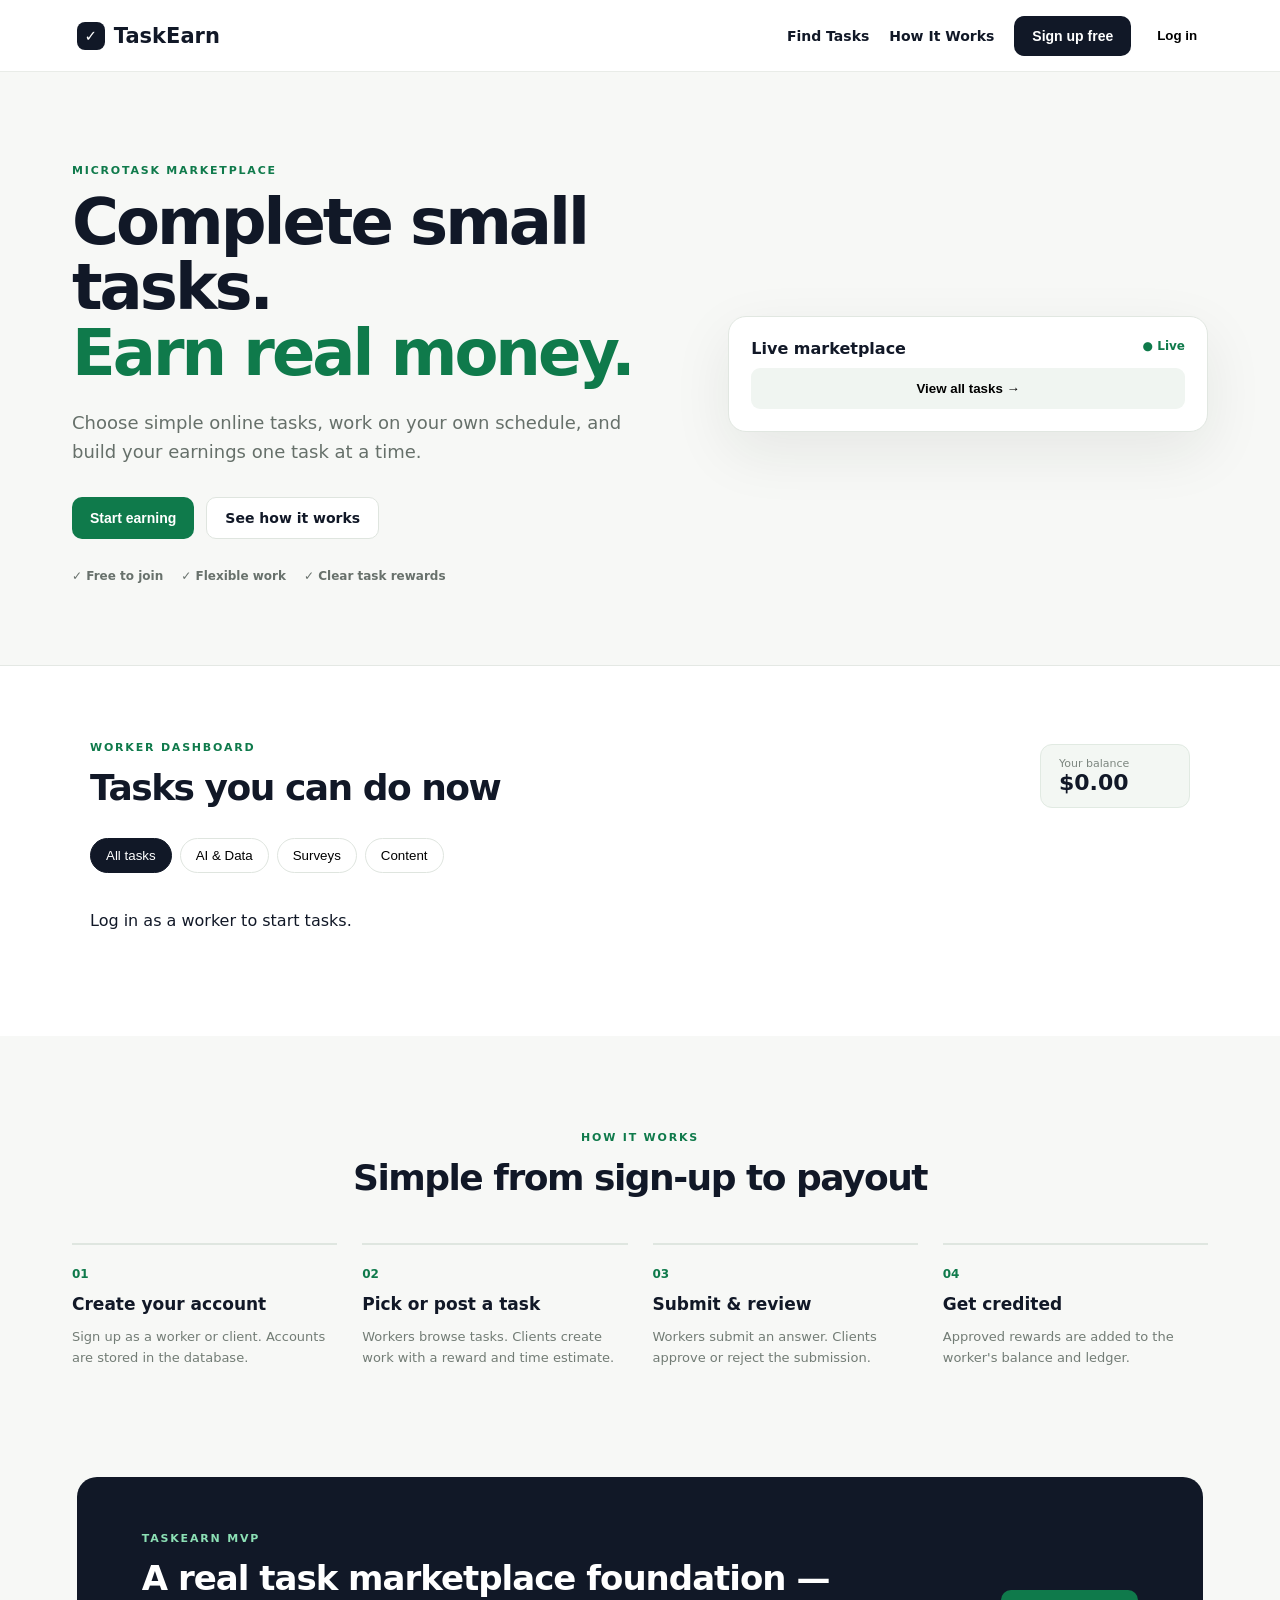
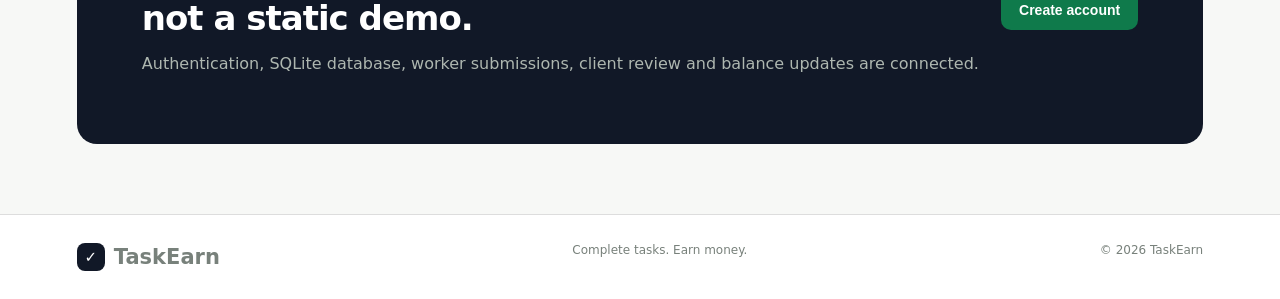
==== index.html @ fa53af24 "Add files via upload" ====
<!doctype html><html lang="en"><head><meta charset="utf-8"><meta name="viewport" content="width=device-width,initial-scale=1"><title>TaskEarn — Complete tasks. Earn money.</title><link rel="stylesheet" href="styles.css"></head><body>
<header class="topbar"><a class="brand" href="#"><span class="brand-mark">✓</span> TaskEarn</a><nav><a href="#tasks">Find Tasks</a><a href="#how">How It Works</a><button class="btn btn-dark" onclick="openAuth('register')">Sign up free</button><button class="linkbtn" onclick="openAuth('login')">Log in</button></nav></header>
<main>
<section class="hero"><div><div class="eyebrow">MICROTASK MARKETPLACE</div><h1>Complete small tasks.<br><span>Earn real money.</span></h1><p>Choose simple online tasks, work on your own schedule, and build your earnings one task at a time.</p><div class="hero-actions"><button class="btn btn-primary" onclick="openAuth('register')">Start earning</button><a class="btn btn-light" href="#how">See how it works</a></div><div class="trust-row"><span>✓ Free to join</span><span>✓ Flexible work</span><span>✓ Clear task rewards</span></div></div><div class="hero-card"><div class="card-head"><span>Live marketplace</span><span class="live-dot">● Live</span></div><div id="heroTasks"></div><button class="full-btn" onclick="document.querySelector('#tasks').scrollIntoView()">View all tasks →</button></div></section>
<section id="tasks" class="dashboard"><div class="section-heading"><div><div class="eyebrow">WORKER DASHBOARD</div><h2>Tasks you can do now</h2></div><div class="balance"><small>Your balance</small><b id="balance">$0.00</b></div></div><div class="filters"><button class="filter active" data-filter="all">All tasks</button><button class="filter" data-filter="ai">AI & Data</button><button class="filter" data-filter="survey">Surveys</button><button class="filter" data-filter="content">Content</button></div><div id="taskGrid" class="task-grid"></div></section>
<section id="client" class="dashboard hidden" style="display:none"><div class="section-heading"><div><div class="eyebrow">CLIENT CONSOLE</div><h2>Post work and review results</h2></div><button class="btn btn-dark" onclick="loadClient()">Refresh</button></div><div class="client-grid"><div class="client-card"><h3>Create a task</h3><input id="ctitle" placeholder="Task title"><textarea id="cdesc" rows="4" placeholder="Describe exactly what the worker should do"></textarea><div class="twocol"><select id="ccat"><option value="ai">AI & Data</option><option value="survey">Surveys</option><option value="content">Content</option></select><input id="creward" type="number" min="0.01" step="0.01" placeholder="Reward, e.g. 0.45"></div><input id="ctime" type="number" min="1" value="3" placeholder="Minutes"><button class="btn btn-primary full" onclick="createClientTask()">Publish task</button><div id="clientError" class="error"></div></div><div class="client-card"><h3>Submissions</h3><div id="subs"></div></div></div></section>
<section id="how" class="how"><div class="section-heading centered"><div><div class="eyebrow">HOW IT WORKS</div><h2>Simple from sign-up to payout</h2></div></div><div class="steps"><div class="step"><span>01</span><h3>Create your account</h3><p>Sign up as a worker or client. Accounts are stored in the database.</p></div><div class="step"><span>02</span><h3>Pick or post a task</h3><p>Workers browse tasks. Clients create work with a reward and time estimate.</p></div><div class="step"><span>03</span><h3>Submit & review</h3><p>Workers submit an answer. Clients approve or reject the submission.</p></div><div class="step"><span>04</span><h3>Get credited</h3><p>Approved rewards are added to the worker's balance and ledger.</p></div></div></section>
<section class="cta"><div><div class="eyebrow">TASKEARN MVP</div><h2>A real task marketplace foundation — not a static demo.</h2><p>Authentication, SQLite database, worker submissions, client review and balance updates are connected.</p></div><button class="btn btn-primary" onclick="openAuth('register')">Create account</button></section>
</main><footer><div class="brand"><span class="brand-mark">✓</span> TaskEarn</div><span>Complete tasks. Earn money.</span><span>© 2026 TaskEarn</span></footer>
<div class="modal hidden" id="authModal"><div class="modal-box"><button class="close" onclick="closeAuth()">×</button><div class="eyebrow" id="authEyebrow">GET STARTED</div><h2 id="authTitle">Create your account</h2><p id="authHint">Create a worker account to start earning.</p><input id="email" type="email" placeholder="Email address"><input id="password" type="password" placeholder="Password (6+ characters)"><select id="role"><option value="worker">Worker — earn by completing tasks</option><option value="client">Client — post tasks</option></select><button class="btn btn-primary full" id="authAction">Continue</button><div id="authError" class="error"></div><div class="switch" onclick="toggleAuth()" id="authSwitch">Already have an account? Log in</div></div></div>
<div class="modal hidden" id="taskModal"><div class="modal-box"><button class="close" onclick="closeTask()">×</button><div class="eyebrow">TASK</div><h2 id="taskTitle">Task</h2><p id="taskDescription"></p><div class="taskinfo"><span id="taskReward"></span><span id="taskTime"></span></div><textarea id="taskAnswer" placeholder="Enter your answer / completed work..." rows="6"></textarea><button class="btn btn-primary full" onclick="submitTask()">Submit task</button><div id="taskError" class="error"></div></div></div>
<script src="app.js"></script></body></html>
---- styles.css ----
*{box-sizing:border-box}html{scroll-behavior:smooth}body{margin:0;font-family:Inter,ui-sans-serif,system-ui,-apple-system,BlinkMacSystemFont,"Segoe UI",sans-serif;color:#111827;background:#f7f8f6}a{text-decoration:none;color:inherit}.topbar{height:72px;padding:0 6%;display:flex;align-items:center;justify-content:space-between;background:#fff;border-bottom:1px solid #e9ece8;position:sticky;top:0;z-index:10}.brand{font-size:21px;font-weight:800;display:flex;align-items:center;gap:9px}.brand-mark{display:inline-grid;place-items:center;width:28px;height:28px;border-radius:8px;background:#111827;color:#fff;font-size:15px}.topbar nav{display:flex;align-items:center;gap:20px;font-size:14px;font-weight:600}.linkbtn{border:0;background:transparent;cursor:pointer;font-weight:700}.btn{border:0;border-radius:10px;padding:12px 18px;font-weight:750;cursor:pointer;font-size:14px}.btn-dark{background:#111827;color:#fff}.btn-primary{background:#0f7a4b;color:#fff}.btn-light{background:#fff;border:1px solid #dfe5df}.hero{max-width:1200px;margin:0 auto;padding:92px 32px 82px;display:grid;grid-template-columns:1.1fr .9fr;gap:70px;align-items:center}.eyebrow{font-size:11px;letter-spacing:1.8px;font-weight:800;color:#0f7a4b;margin-bottom:13px}.hero h1{font-size:64px;line-height:1.02;letter-spacing:-3px;margin:0 0 22px}.hero h1 span{color:#0f7a4b}.hero p{font-size:18px;line-height:1.65;color:#66706a;max-width:610px}.hero-actions{display:flex;gap:12px;margin:30px 0}.trust-row{display:flex;gap:18px;color:#68716c;font-size:12px;font-weight:600}.hero-card{background:#fff;border:1px solid #e1e7e1;border-radius:18px;padding:22px;box-shadow:0 20px 60px rgba(20,35,25,.08)}.card-head{display:flex;justify-content:space-between;font-weight:800;margin-bottom:10px}.live-dot{color:#0f7a4b;font-size:12px}.task-mini{display:flex;justify-content:space-between;align-items:center;padding:18px 0;border-top:1px solid #edf0ed}.task-mini small{display:block;color:#8a938d;margin-top:5px}.task-mini strong{font-size:18px}.full-btn{width:100%;border:0;background:#f0f5f1;padding:13px;border-radius:9px;font-weight:750;cursor:pointer}.dashboard{background:#fff;border-top:1px solid #e4e8e4;padding:75px 6% 90px}.section-heading{max-width:1100px;margin:0 auto 30px;display:flex;justify-content:space-between;align-items:end}.section-heading h2{font-size:36px;letter-spacing:-1.5px;margin:0}.balance{background:#f3f7f3;border:1px solid #e1eae2;border-radius:12px;padding:12px 18px;min-width:150px}.balance small{display:block;color:#7c867f;font-size:11px}.balance b{font-size:22px}.filters{max-width:1100px;margin:0 auto 22px;display:flex;gap:8px}.filter{border:1px solid #dfe5df;background:#fff;border-radius:999px;padding:9px 15px;cursor:pointer}.filter.active{background:#111827;color:#fff;border-color:#111827}.task-grid{max-width:1100px;margin:auto;display:grid;grid-template-columns:repeat(2,1fr);gap:14px}.task{border:1px solid #e0e6e1;border-radius:14px;padding:22px;background:#fff;display:flex;justify-content:space-between;gap:20px}.task h3{margin:0 0 8px;font-size:16px}.task p{margin:0;color:#737d76;font-size:13px}.task-meta{display:flex;gap:12px;margin-top:14px;color:#8a938d;font-size:11px}.reward{text-align:right;white-space:nowrap}.reward b{display:block;font-size:20px}.reward button{margin-top:10px;background:#eaf5ee;color:#0f7a4b;border:0;border-radius:8px;padding:8px 11px;font-weight:750;cursor:pointer}.how{max-width:1200px;margin:auto;padding:95px 32px}.centered{display:block;text-align:center}.steps{display:grid;grid-template-columns:repeat(4,1fr);gap:25px;margin-top:45px}.step{border-top:2px solid #dfe6e0;padding-top:18px}.step span{font-size:12px;font-weight:800;color:#0f7a4b}.step h3{font-size:17px;margin:12px 0 8px}.step p{color:#727c75;font-size:13px;line-height:1.6}.cta{margin:0 6% 70px;border-radius:20px;background:#111827;color:#fff;padding:55px 65px;display:flex;justify-content:space-between;align-items:center}.cta h2{font-size:34px;letter-spacing:-1px;margin:0 0 8px;max-width:700px}.cta p{color:#aeb7b0}.cta .eyebrow{color:#8ce0b5}footer{padding:28px 6%;border-top:1px solid #ddd;background:#fff;display:flex;justify-content:space-between;color:#78817b;font-size:12px}.modal{position:fixed;inset:0;background:rgba(10,15,12,.55);display:grid;place-items:center;z-index:30}.hidden{display:none}.modal-box{background:#fff;border-radius:18px;padding:32px;max-width:470px;width:92%;position:relative}.modal-box h2{margin:0 0 10px;font-size:28px}.modal-box p{color:#737d76;line-height:1.55;font-size:14px}.modal-box input,.modal-box select,.modal-box textarea{width:100%;padding:13px;border:1px solid #d9dfda;border-radius:9px;margin:7px 0;font:inherit}.modal-box textarea{resize:vertical}.taskinfo{display:flex;gap:12px;margin:12px 0;color:#0f7a4b;font-weight:700}.close{position:absolute;right:15px;top:12px;border:0;background:none;font-size:28px;cursor:pointer;color:#68716c}.full{width:100%;margin-top:8px}.error{color:#b42318;font-size:13px;margin-top:10px;min-height:18px}.switch{text-align:center;margin-top:16px;font-size:13px;color:#0f7a4b;cursor:pointer;font-weight:700}@media(max-width:800px){.topbar nav a{display:none}.hero{grid-template-columns:1fr;padding-top:60px}.hero h1{font-size:46px}.task-grid,.steps{grid-template-columns:1fr}.cta{margin:0 4% 45px;padding:35px 28px;display:block}.cta .btn{margin-top:18px}footer{gap:10px;flex-wrap:wrap}.section-heading{align-items:start;gap:20px}.balance{min-width:120px}}
.client-grid{max-width:1100px;margin:auto;display:grid;grid-template-columns:1fr 1fr;gap:16px}.client-card{border:1px solid #e0e6e1;border-radius:14px;padding:22px;background:#fff}.client-card h3{margin-top:0}.client-card input,.client-card select,.client-card textarea{width:100%;padding:12px;border:1px solid #d9dfda;border-radius:9px;margin:6px 0;font:inherit}.twocol{display:grid;grid-template-columns:1fr 1fr;gap:8px}.submission{padding:14px 0;border-top:1px solid #edf0ed}.submission:first-child{border-top:0}.submission small{color:#737d76;display:block}.submission-actions{display:flex;gap:8px;margin-top:8px}@media(max-width:800px){.client-grid{grid-template-columns:1fr}}
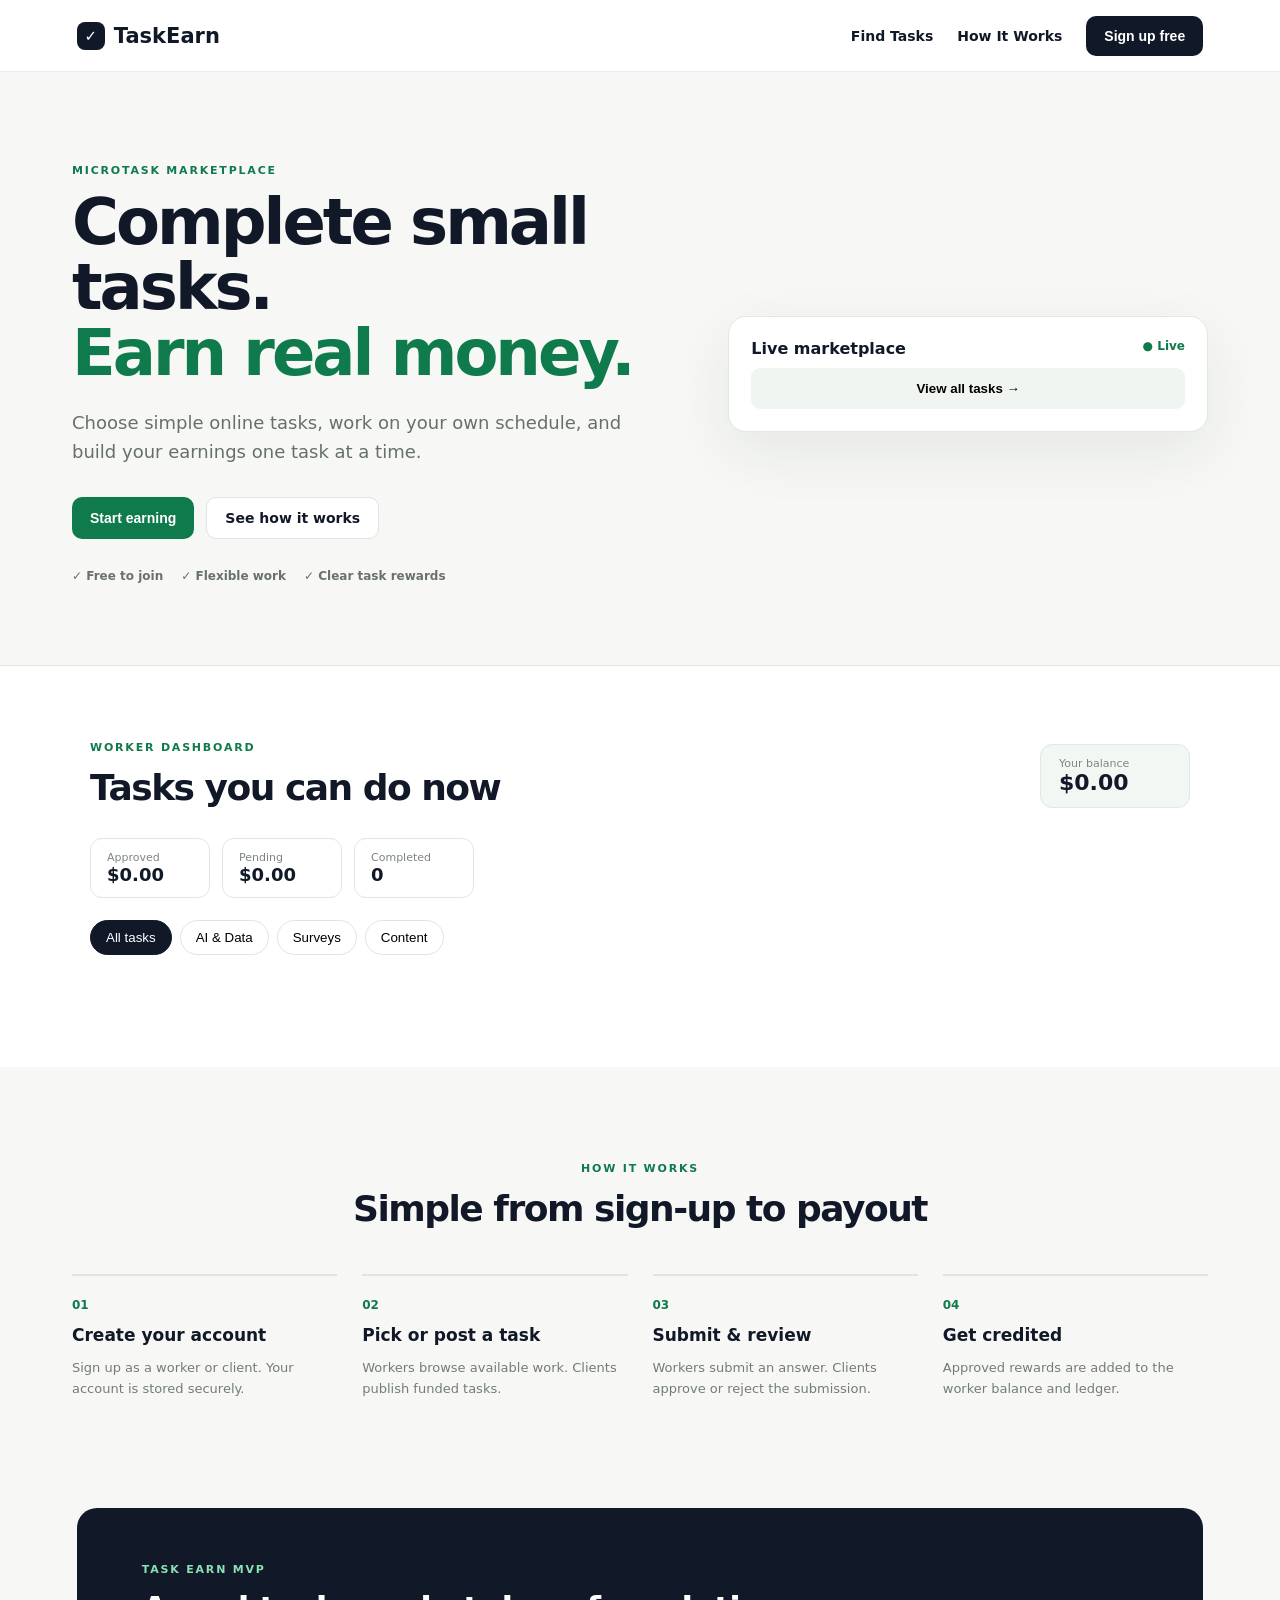
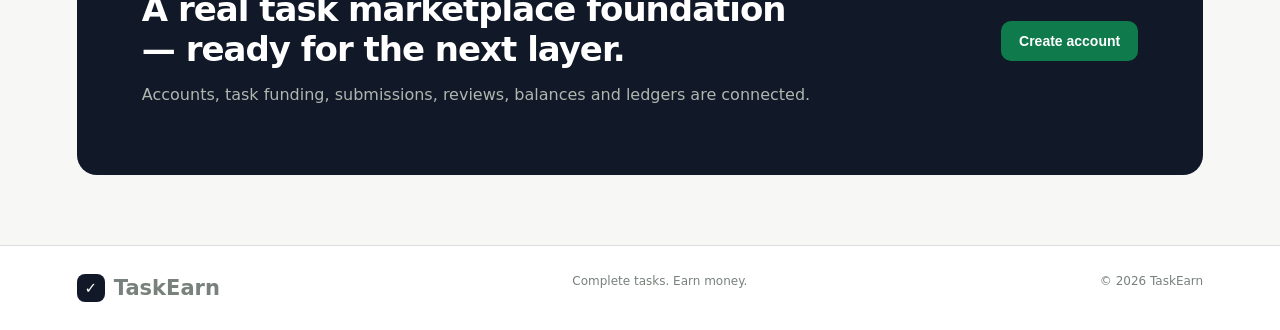
==== commit e21e9f1d: "Add files via upload" ====
--- a/index.html
+++ b/index.html
@@ -1,12 +1,17 @@
-<!doctype html><html lang="en"><head><meta charset="utf-8"><meta name="viewport" content="width=device-width,initial-scale=1"><title>TaskEarn — Complete tasks. Earn money.</title><link rel="stylesheet" href="styles.css"></head><body>
-<header class="topbar"><a class="brand" href="#"><span class="brand-mark">✓</span> TaskEarn</a><nav><a href="#tasks">Find Tasks</a><a href="#how">How It Works</a><button class="btn btn-dark" onclick="openAuth('register')">Sign up free</button><button class="linkbtn" onclick="openAuth('login')">Log in</button></nav></header>
+<!doctype html><html lang="en"><head><meta charset="utf-8"><meta name="viewport" content="width=device-width,initial-scale=1"><title>TaskEarn — Complete tasks. Earn money.</title><meta name="description" content="TaskEarn microtask marketplace."><link rel="stylesheet" href="styles.css"></head>
+<body>
+<header class="topbar"><a class="brand" href="#"><span class="brand-mark">✓</span>TaskEarn</a><nav><a href="#tasks">Find Tasks</a><a href="#how">How It Works</a><button class="btn btn-dark" id="authNav">Sign up free</button><button class="linkbtn hidden" id="logoutBtn">Log out</button></nav></header>
 <main>
-<section class="hero"><div><div class="eyebrow">MICROTASK MARKETPLACE</div><h1>Complete small tasks.<br><span>Earn real money.</span></h1><p>Choose simple online tasks, work on your own schedule, and build your earnings one task at a time.</p><div class="hero-actions"><button class="btn btn-primary" onclick="openAuth('register')">Start earning</button><a class="btn btn-light" href="#how">See how it works</a></div><div class="trust-row"><span>✓ Free to join</span><span>✓ Flexible work</span><span>✓ Clear task rewards</span></div></div><div class="hero-card"><div class="card-head"><span>Live marketplace</span><span class="live-dot">● Live</span></div><div id="heroTasks"></div><button class="full-btn" onclick="document.querySelector('#tasks').scrollIntoView()">View all tasks →</button></div></section>
-<section id="tasks" class="dashboard"><div class="section-heading"><div><div class="eyebrow">WORKER DASHBOARD</div><h2>Tasks you can do now</h2></div><div class="balance"><small>Your balance</small><b id="balance">$0.00</b></div></div><div class="filters"><button class="filter active" data-filter="all">All tasks</button><button class="filter" data-filter="ai">AI & Data</button><button class="filter" data-filter="survey">Surveys</button><button class="filter" data-filter="content">Content</button></div><div id="taskGrid" class="task-grid"></div></section>
-<section id="client" class="dashboard hidden" style="display:none"><div class="section-heading"><div><div class="eyebrow">CLIENT CONSOLE</div><h2>Post work and review results</h2></div><button class="btn btn-dark" onclick="loadClient()">Refresh</button></div><div class="client-grid"><div class="client-card"><h3>Create a task</h3><input id="ctitle" placeholder="Task title"><textarea id="cdesc" rows="4" placeholder="Describe exactly what the worker should do"></textarea><div class="twocol"><select id="ccat"><option value="ai">AI & Data</option><option value="survey">Surveys</option><option value="content">Content</option></select><input id="creward" type="number" min="0.01" step="0.01" placeholder="Reward, e.g. 0.45"></div><input id="ctime" type="number" min="1" value="3" placeholder="Minutes"><button class="btn btn-primary full" onclick="createClientTask()">Publish task</button><div id="clientError" class="error"></div></div><div class="client-card"><h3>Submissions</h3><div id="subs"></div></div></div></section>
-<section id="how" class="how"><div class="section-heading centered"><div><div class="eyebrow">HOW IT WORKS</div><h2>Simple from sign-up to payout</h2></div></div><div class="steps"><div class="step"><span>01</span><h3>Create your account</h3><p>Sign up as a worker or client. Accounts are stored in the database.</p></div><div class="step"><span>02</span><h3>Pick or post a task</h3><p>Workers browse tasks. Clients create work with a reward and time estimate.</p></div><div class="step"><span>03</span><h3>Submit & review</h3><p>Workers submit an answer. Clients approve or reject the submission.</p></div><div class="step"><span>04</span><h3>Get credited</h3><p>Approved rewards are added to the worker's balance and ledger.</p></div></div></section>
-<section class="cta"><div><div class="eyebrow">TASKEARN MVP</div><h2>A real task marketplace foundation — not a static demo.</h2><p>Authentication, SQLite database, worker submissions, client review and balance updates are connected.</p></div><button class="btn btn-primary" onclick="openAuth('register')">Create account</button></section>
-</main><footer><div class="brand"><span class="brand-mark">✓</span> TaskEarn</div><span>Complete tasks. Earn money.</span><span>© 2026 TaskEarn</span></footer>
-<div class="modal hidden" id="authModal"><div class="modal-box"><button class="close" onclick="closeAuth()">×</button><div class="eyebrow" id="authEyebrow">GET STARTED</div><h2 id="authTitle">Create your account</h2><p id="authHint">Create a worker account to start earning.</p><input id="email" type="email" placeholder="Email address"><input id="password" type="password" placeholder="Password (6+ characters)"><select id="role"><option value="worker">Worker — earn by completing tasks</option><option value="client">Client — post tasks</option></select><button class="btn btn-primary full" id="authAction">Continue</button><div id="authError" class="error"></div><div class="switch" onclick="toggleAuth()" id="authSwitch">Already have an account? Log in</div></div></div>
-<div class="modal hidden" id="taskModal"><div class="modal-box"><button class="close" onclick="closeTask()">×</button><div class="eyebrow">TASK</div><h2 id="taskTitle">Task</h2><p id="taskDescription"></p><div class="taskinfo"><span id="taskReward"></span><span id="taskTime"></span></div><textarea id="taskAnswer" placeholder="Enter your answer / completed work..." rows="6"></textarea><button class="btn btn-primary full" onclick="submitTask()">Submit task</button><div id="taskError" class="error"></div></div></div>
+<section class="hero"><div class="hero-copy"><div class="eyebrow">MICROTASK MARKETPLACE</div><h1>Complete small tasks.<br><span>Earn real money.</span></h1><p>Choose simple online tasks, work on your own schedule, and build your earnings one task at a time.</p><div class="hero-actions"><button class="btn btn-primary" id="startBtn">Start earning</button><a class="btn btn-light" href="#how">See how it works</a></div><div class="trust-row"><span>✓ Free to join</span><span>✓ Flexible work</span><span>✓ Clear task rewards</span></div></div><div class="hero-card"><div class="card-head"><span>Live marketplace</span><span class="live-dot">● Live</span></div><div id="heroTasks"></div><button class="full-btn" onclick="document.querySelector('#tasks').scrollIntoView()">View all tasks →</button></div></section>
+
+<section id="tasks" class="dashboard"><div class="section-heading"><div><div class="eyebrow">WORKER DASHBOARD</div><h2>Tasks you can do now</h2></div><div class="balance"><small>Your balance</small><b id="balance">$0.00</b></div></div><div class="worker-stats"><div><small>Approved</small><b id="approved">$0.00</b></div><div><small>Pending</small><b id="pending">$0.00</b></div><div><small>Completed</small><b id="completed">0</b></div></div><div class="filters"><button class="filter active" data-filter="all">All tasks</button><button class="filter" data-filter="ai">AI & Data</button><button class="filter" data-filter="survey">Surveys</button><button class="filter" data-filter="content">Content</button></div><div id="taskGrid" class="task-grid"></div></section>
+
+<section id="client" class="dashboard hidden"><div class="section-heading"><div><div class="eyebrow">CLIENT DASHBOARD</div><h2>Post work & review results</h2></div><div class="balance"><small>Wallet</small><b id="clientBalance">$0.00</b></div></div><div class="client-stats"><div><small>Tasks</small><b id="clientTasksCount">0</b></div><div><small>Open</small><b id="clientOpen">0</b></div><div><small>Pending reviews</small><b id="clientPending">0</b></div></div><div class="client-grid"><div class="client-card"><h3>Create a task</h3><input id="ctitle" placeholder="Task title"><textarea id="cdesc" rows="5" placeholder="Describe exactly what the worker should do"></textarea><div class="twocol"><select id="ccat"><option value="ai">AI & Data</option><option value="survey">Surveys</option><option value="content">Content</option></select><input id="creward" type="number" min="0.01" step="0.01" placeholder="Reward / task"></div><div class="twocol"><input id="ctime" type="number" min="1" value="3" placeholder="Minutes"><input id="cqty" type="number" min="1" value="10" placeholder="Quantity"></div><div class="budget-note" id="budgetNote">Estimated funding: $0.00</div><button class="btn btn-primary full" onclick="createClientTask()">Publish & fund task</button><div id="clientError" class="error"></div></div><div class="client-card"><h3>Submissions</h3><div id="subs"></div></div></div><div class="client-card wide"><h3>Your tasks</h3><div id="clientTaskList"></div></div></section>
+
+<section id="how" class="how"><div class="section-heading centered"><div><div class="eyebrow">HOW IT WORKS</div><h2>Simple from sign-up to payout</h2></div></div><div class="steps"><div class="step"><span>01</span><h3>Create your account</h3><p>Sign up as a worker or client. Your account is stored securely.</p></div><div class="step"><span>02</span><h3>Pick or post a task</h3><p>Workers browse available work. Clients publish funded tasks.</p></div><div class="step"><span>03</span><h3>Submit & review</h3><p>Workers submit an answer. Clients approve or reject the submission.</p></div><div class="step"><span>04</span><h3>Get credited</h3><p>Approved rewards are added to the worker balance and ledger.</p></div></div></section>
+<section class="cta"><div><div class="eyebrow">TASK EARN MVP</div><h2>A real task marketplace foundation — ready for the next layer.</h2><p>Accounts, task funding, submissions, reviews, balances and ledgers are connected.</p></div><button class="btn btn-primary" onclick="openAuth('register')">Create account</button></section>
+</main><footer><div class="brand"><span class="brand-mark">✓</span>TaskEarn</div><span>Complete tasks. Earn money.</span><span>© 2026 TaskEarn</span></footer>
+
+<div class="modal hidden" id="authModal"><div class="modal-box"><button class="close" onclick="closeAuth()">×</button><div class="eyebrow" id="authEyebrow">GET STARTED</div><h2 id="authTitle">Create your account</h2><p id="authHint">Choose Worker to earn or Client to post tasks.</p><input id="email" type="email" placeholder="Email address"><input id="password" type="password" placeholder="Password (6+ characters)"><select id="role"><option value="worker">Worker — earn by completing tasks</option><option value="client">Client — post tasks</option></select><button class="btn btn-primary full" id="authAction">Create account</button><div id="authError" class="error"></div><div class="switch" onclick="toggleAuth()" id="authSwitch">Already have an account? Log in</div></div></div>
+<div class="modal hidden" id="taskModal"><div class="modal-box"><button class="close" onclick="closeTask()">×</button><div class="eyebrow">TASK</div><h2 id="taskTitle">Task</h2><p id="taskDescription"></p><div class="taskinfo"><span id="taskReward"></span><span id="taskTime"></span><span id="taskSlots"></span></div><textarea id="taskAnswer" placeholder="Enter your answer / completed work..." rows="7"></textarea><button class="btn btn-primary full" onclick="submitTask()">Submit task</button><div id="taskError" class="error"></div></div></div>
 <script src="app.js"></script></body></html>
--- a/styles.css
+++ b/styles.css
@@ -1,2 +1 @@
-*{box-sizing:border-box}html{scroll-behavior:smooth}body{margin:0;font-family:Inter,ui-sans-serif,system-ui,-apple-system,BlinkMacSystemFont,"Segoe UI",sans-serif;color:#111827;background:#f7f8f6}a{text-decoration:none;color:inherit}.topbar{height:72px;padding:0 6%;display:flex;align-items:center;justify-content:space-between;background:#fff;border-bottom:1px solid #e9ece8;position:sticky;top:0;z-index:10}.brand{font-size:21px;font-weight:800;display:flex;align-items:center;gap:9px}.brand-mark{display:inline-grid;place-items:center;width:28px;height:28px;border-radius:8px;background:#111827;color:#fff;font-size:15px}.topbar nav{display:flex;align-items:center;gap:20px;font-size:14px;font-weight:600}.linkbtn{border:0;background:transparent;cursor:pointer;font-weight:700}.btn{border:0;border-radius:10px;padding:12px 18px;font-weight:750;cursor:pointer;font-size:14px}.btn-dark{background:#111827;color:#fff}.btn-primary{background:#0f7a4b;color:#fff}.btn-light{background:#fff;border:1px solid #dfe5df}.hero{max-width:1200px;margin:0 auto;padding:92px 32px 82px;display:grid;grid-template-columns:1.1fr .9fr;gap:70px;align-items:center}.eyebrow{font-size:11px;letter-spacing:1.8px;font-weight:800;color:#0f7a4b;margin-bottom:13px}.hero h1{font-size:64px;line-height:1.02;letter-spacing:-3px;margin:0 0 22px}.hero h1 span{color:#0f7a4b}.hero p{font-size:18px;line-height:1.65;color:#66706a;max-width:610px}.hero-actions{display:flex;gap:12px;margin:30px 0}.trust-row{display:flex;gap:18px;color:#68716c;font-size:12px;font-weight:600}.hero-card{background:#fff;border:1px solid #e1e7e1;border-radius:18px;padding:22px;box-shadow:0 20px 60px rgba(20,35,25,.08)}.card-head{display:flex;justify-content:space-between;font-weight:800;margin-bottom:10px}.live-dot{color:#0f7a4b;font-size:12px}.task-mini{display:flex;justify-content:space-between;align-items:center;padding:18px 0;border-top:1px solid #edf0ed}.task-mini small{display:block;color:#8a938d;margin-top:5px}.task-mini strong{font-size:18px}.full-btn{width:100%;border:0;background:#f0f5f1;padding:13px;border-radius:9px;font-weight:750;cursor:pointer}.dashboard{background:#fff;border-top:1px solid #e4e8e4;padding:75px 6% 90px}.section-heading{max-width:1100px;margin:0 auto 30px;display:flex;justify-content:space-between;align-items:end}.section-heading h2{font-size:36px;letter-spacing:-1.5px;margin:0}.balance{background:#f3f7f3;border:1px solid #e1eae2;border-radius:12px;padding:12px 18px;min-width:150px}.balance small{display:block;color:#7c867f;font-size:11px}.balance b{font-size:22px}.filters{max-width:1100px;margin:0 auto 22px;display:flex;gap:8px}.filter{border:1px solid #dfe5df;background:#fff;border-radius:999px;padding:9px 15px;cursor:pointer}.filter.active{background:#111827;color:#fff;border-color:#111827}.task-grid{max-width:1100px;margin:auto;display:grid;grid-template-columns:repeat(2,1fr);gap:14px}.task{border:1px solid #e0e6e1;border-radius:14px;padding:22px;background:#fff;display:flex;justify-content:space-between;gap:20px}.task h3{margin:0 0 8px;font-size:16px}.task p{margin:0;color:#737d76;font-size:13px}.task-meta{display:flex;gap:12px;margin-top:14px;color:#8a938d;font-size:11px}.reward{text-align:right;white-space:nowrap}.reward b{display:block;font-size:20px}.reward button{margin-top:10px;background:#eaf5ee;color:#0f7a4b;border:0;border-radius:8px;padding:8px 11px;font-weight:750;cursor:pointer}.how{max-width:1200px;margin:auto;padding:95px 32px}.centered{display:block;text-align:center}.steps{display:grid;grid-template-columns:repeat(4,1fr);gap:25px;margin-top:45px}.step{border-top:2px solid #dfe6e0;padding-top:18px}.step span{font-size:12px;font-weight:800;color:#0f7a4b}.step h3{font-size:17px;margin:12px 0 8px}.step p{color:#727c75;font-size:13px;line-height:1.6}.cta{margin:0 6% 70px;border-radius:20px;background:#111827;color:#fff;padding:55px 65px;display:flex;justify-content:space-between;align-items:center}.cta h2{font-size:34px;letter-spacing:-1px;margin:0 0 8px;max-width:700px}.cta p{color:#aeb7b0}.cta .eyebrow{color:#8ce0b5}footer{padding:28px 6%;border-top:1px solid #ddd;background:#fff;display:flex;justify-content:space-between;color:#78817b;font-size:12px}.modal{position:fixed;inset:0;background:rgba(10,15,12,.55);display:grid;place-items:center;z-index:30}.hidden{display:none}.modal-box{background:#fff;border-radius:18px;padding:32px;max-width:470px;width:92%;position:relative}.modal-box h2{margin:0 0 10px;font-size:28px}.modal-box p{color:#737d76;line-height:1.55;font-size:14px}.modal-box input,.modal-box select,.modal-box textarea{width:100%;padding:13px;border:1px solid #d9dfda;border-radius:9px;margin:7px 0;font:inherit}.modal-box textarea{resize:vertical}.taskinfo{display:flex;gap:12px;margin:12px 0;color:#0f7a4b;font-weight:700}.close{position:absolute;right:15px;top:12px;border:0;background:none;font-size:28px;cursor:pointer;color:#68716c}.full{width:100%;margin-top:8px}.error{color:#b42318;font-size:13px;margin-top:10px;min-height:18px}.switch{text-align:center;margin-top:16px;font-size:13px;color:#0f7a4b;cursor:pointer;font-weight:700}@media(max-width:800px){.topbar nav a{display:none}.hero{grid-template-columns:1fr;padding-top:60px}.hero h1{font-size:46px}.task-grid,.steps{grid-template-columns:1fr}.cta{margin:0 4% 45px;padding:35px 28px;display:block}.cta .btn{margin-top:18px}footer{gap:10px;flex-wrap:wrap}.section-heading{align-items:start;gap:20px}.balance{min-width:120px}}
-.client-grid{max-width:1100px;margin:auto;display:grid;grid-template-columns:1fr 1fr;gap:16px}.client-card{border:1px solid #e0e6e1;border-radius:14px;padding:22px;background:#fff}.client-card h3{margin-top:0}.client-card input,.client-card select,.client-card textarea{width:100%;padding:12px;border:1px solid #d9dfda;border-radius:9px;margin:6px 0;font:inherit}.twocol{display:grid;grid-template-columns:1fr 1fr;gap:8px}.submission{padding:14px 0;border-top:1px solid #edf0ed}.submission:first-child{border-top:0}.submission small{color:#737d76;display:block}.submission-actions{display:flex;gap:8px;margin-top:8px}@media(max-width:800px){.client-grid{grid-template-columns:1fr}}
+*{box-sizing:border-box}html{scroll-behavior:smooth}body{margin:0;font-family:Inter,ui-sans-serif,system-ui,-apple-system,BlinkMacSystemFont,"Segoe UI",sans-serif;color:#111827;background:#f7f8f6}a{text-decoration:none;color:inherit}.topbar{height:72px;padding:0 6%;display:flex;align-items:center;justify-content:space-between;background:#fff;border-bottom:1px solid #e9ece8;position:sticky;top:0;z-index:10}.brand{font-size:21px;font-weight:800;display:flex;align-items:center;gap:9px}.brand-mark{display:inline-grid;place-items:center;width:28px;height:28px;border-radius:8px;background:#111827;color:#fff;font-size:15px}.topbar nav{display:flex;align-items:center;gap:24px;font-size:14px;font-weight:600}.linkbtn{border:0;background:none;font:inherit;cursor:pointer;color:#6f7771}.hidden{display:none!important}.btn{border:0;border-radius:10px;padding:12px 18px;font-weight:750;cursor:pointer;font-size:14px}.btn-dark{background:#111827;color:#fff}.btn-primary{background:#0f7a4b;color:#fff}.btn-light{background:#fff;border:1px solid #dfe5df}.hero{max-width:1200px;margin:0 auto;padding:92px 32px 82px;display:grid;grid-template-columns:1.1fr .9fr;gap:70px;align-items:center}.eyebrow{font-size:11px;letter-spacing:1.8px;font-weight:800;color:#0f7a4b;margin-bottom:13px}.hero h1{font-size:64px;line-height:1.02;letter-spacing:-3px;margin:0 0 22px}.hero h1 span{color:#0f7a4b}.hero p{font-size:18px;line-height:1.65;color:#66706a;max-width:610px}.hero-actions{display:flex;gap:12px;margin:30px 0}.trust-row{display:flex;gap:18px;color:#68716c;font-size:12px;font-weight:600}.hero-card{background:#fff;border:1px solid #e1e7e1;border-radius:18px;padding:22px;box-shadow:0 20px 60px rgba(20,35,25,.08)}.card-head{display:flex;justify-content:space-between;font-weight:800;margin-bottom:10px}.live-dot{color:#0f7a4b;font-size:12px}.task-mini{display:flex;justify-content:space-between;align-items:center;padding:18px 0;border-top:1px solid #edf0ed}.task-mini small{display:block;color:#8a938d;margin-top:5px}.task-mini strong{font-size:18px}.full-btn{width:100%;border:0;background:#f0f5f1;padding:13px;border-radius:9px;font-weight:750;cursor:pointer}.dashboard{background:#fff;border-top:1px solid #e4e8e4;padding:75px 6% 90px}.section-heading{max-width:1100px;margin:0 auto 30px;display:flex;justify-content:space-between;align-items:end}.section-heading h2{font-size:36px;letter-spacing:-1.5px;margin:0}.balance{background:#f3f7f3;border:1px solid #e1eae2;border-radius:12px;padding:12px 18px;min-width:150px}.balance small,.worker-stats small,.client-stats small{display:block;color:#7c867f;font-size:11px}.balance b{font-size:22px}.worker-stats,.client-stats{max-width:1100px;margin:0 auto 22px;display:flex;gap:12px}.worker-stats>div,.client-stats>div{border:1px solid #e0e6e1;border-radius:12px;padding:12px 16px;min-width:120px}.worker-stats b,.client-stats b{font-size:18px}.filters{max-width:1100px;margin:0 auto 22px;display:flex;gap:8px}.filter{border:1px solid #dfe5df;background:#fff;border-radius:999px;padding:9px 15px;cursor:pointer}.filter.active{background:#111827;color:#fff;border-color:#111827}.task-grid{max-width:1100px;margin:auto;display:grid;grid-template-columns:repeat(2,1fr);gap:14px}.task{border:1px solid #e0e6e1;border-radius:14px;padding:22px;background:#fff;display:flex;justify-content:space-between;gap:20px}.task h3{margin:0 0 8px;font-size:16px}.task p{margin:0;color:#737d76;font-size:13px}.task-meta{display:flex;gap:12px;margin-top:14px;color:#8a938d;font-size:11px}.reward{text-align:right;white-space:nowrap}.reward b{display:block;font-size:20px}.reward button{margin-top:10px;background:#eaf5ee;color:#0f7a4b;border:0;border-radius:8px;padding:8px 11px;font-weight:750;cursor:pointer}.reward button:disabled{opacity:.45;cursor:not-allowed}.how{max-width:1200px;margin:auto;padding:95px 32px}.centered{display:block;text-align:center}.steps{display:grid;grid-template-columns:repeat(4,1fr);gap:25px;margin-top:45px}.step{border-top:2px solid #dfe6e0;padding-top:18px}.step span{font-size:12px;font-weight:800;color:#0f7a4b}.step h3{font-size:17px;margin:12px 0 8px}.step p{color:#727c75;font-size:13px;line-height:1.6}.cta{margin:0 6% 70px;border-radius:20px;background:#111827;color:#fff;padding:55px 65px;display:flex;justify-content:space-between;align-items:center}.cta h2{font-size:34px;letter-spacing:-1px;margin:0 0 8px;max-width:650px}.cta p{color:#aeb7b0}.cta .eyebrow{color:#8ce0b5}footer{padding:28px 6%;border-top:1px solid #ddd;background:#fff;display:flex;justify-content:space-between;color:#78817b;font-size:12px}.modal{position:fixed;inset:0;background:rgba(10,15,12,.55);display:grid;place-items:center;z-index:30}.modal-box{background:#fff;border-radius:18px;padding:32px;max-width:520px;width:90%;position:relative;max-height:90vh;overflow:auto}.modal-box h2{margin:0 0 10px;font-size:28px}.modal-box p{color:#737d76;line-height:1.55;font-size:14px}.modal-box input,.modal-box textarea,.modal-box select,.client-card input,.client-card textarea,.client-card select{width:100%;padding:13px;border:1px solid #d9dfda;border-radius:9px;margin:8px 0;font:inherit}.close{position:absolute;right:15px;top:12px;border:0;background:none;font-size:28px;cursor:pointer;color:#68716c}.full{width:100%}.switch{margin-top:15px;text-align:center;color:#0f7a4b;font-size:13px;font-weight:700;cursor:pointer}.error{color:#b42318;font-size:12px;margin-top:8px;min-height:18px}.taskinfo{display:flex;gap:8px;flex-wrap:wrap;margin:16px 0}.taskinfo span{padding:8px 10px;background:#f2f6f3;border-radius:999px;font-size:12px}.client-grid{max-width:1100px;margin:auto;display:grid;grid-template-columns:.8fr 1.2fr;gap:15px}.client-card{border:1px solid #e0e6e1;border-radius:14px;padding:22px;background:#fff}.client-card.wide{max-width:1100px;margin:15px auto 0}.client-card h3{margin-top:0}.twocol{display:grid;grid-template-columns:1fr 1fr;gap:8px}.budget-note{background:#f3f7f3;padding:10px;border-radius:8px;font-size:12px;color:#536059;margin:4px 0 10px}.submission{padding:15px 0;border-top:1px solid #edf0ed}.submission:first-child{border-top:0}.submission small{display:block;color:#808a84;margin:4px 0 10px}.submission p{font-size:13px;line-height:1.5;color:#5d6760}.submission-actions{display:flex;gap:8px}.submission-actions .btn{padding:8px 12px}.client-task-row{display:flex;justify-content:space-between;align-items:center;padding:15px 0;border-top:1px solid #edf0ed}.client-task-row:first-child{border-top:0}.client-task-row small{display:block;color:#808a84;margin-top:4px}.client-task-row strong{font-size:16px}.empty{color:#7d867f}.hidden{display:none}@media(max-width:800px){.topbar nav a{display:none}.hero{grid-template-columns:1fr;padding-top:60px}.hero h1{font-size:46px}.task-grid,.steps,.client-grid{grid-template-columns:1fr}.cta{margin:0 4% 45px;padding:35px 28px;display:block}.cta .btn{margin-top:18px}footer{gap:10px;flex-wrap:wrap}.section-heading{align-items:start;gap:20px;flex-wrap:wrap}.balance{min-width:120px}.worker-stats,.client-stats{flex-wrap:wrap}.twocol{grid-template-columns:1fr}.topbar{padding:0 4%}.hero{padding-left:20px;padding-right:20px}.dashboard{padding-left:4%;padding-right:4%}}
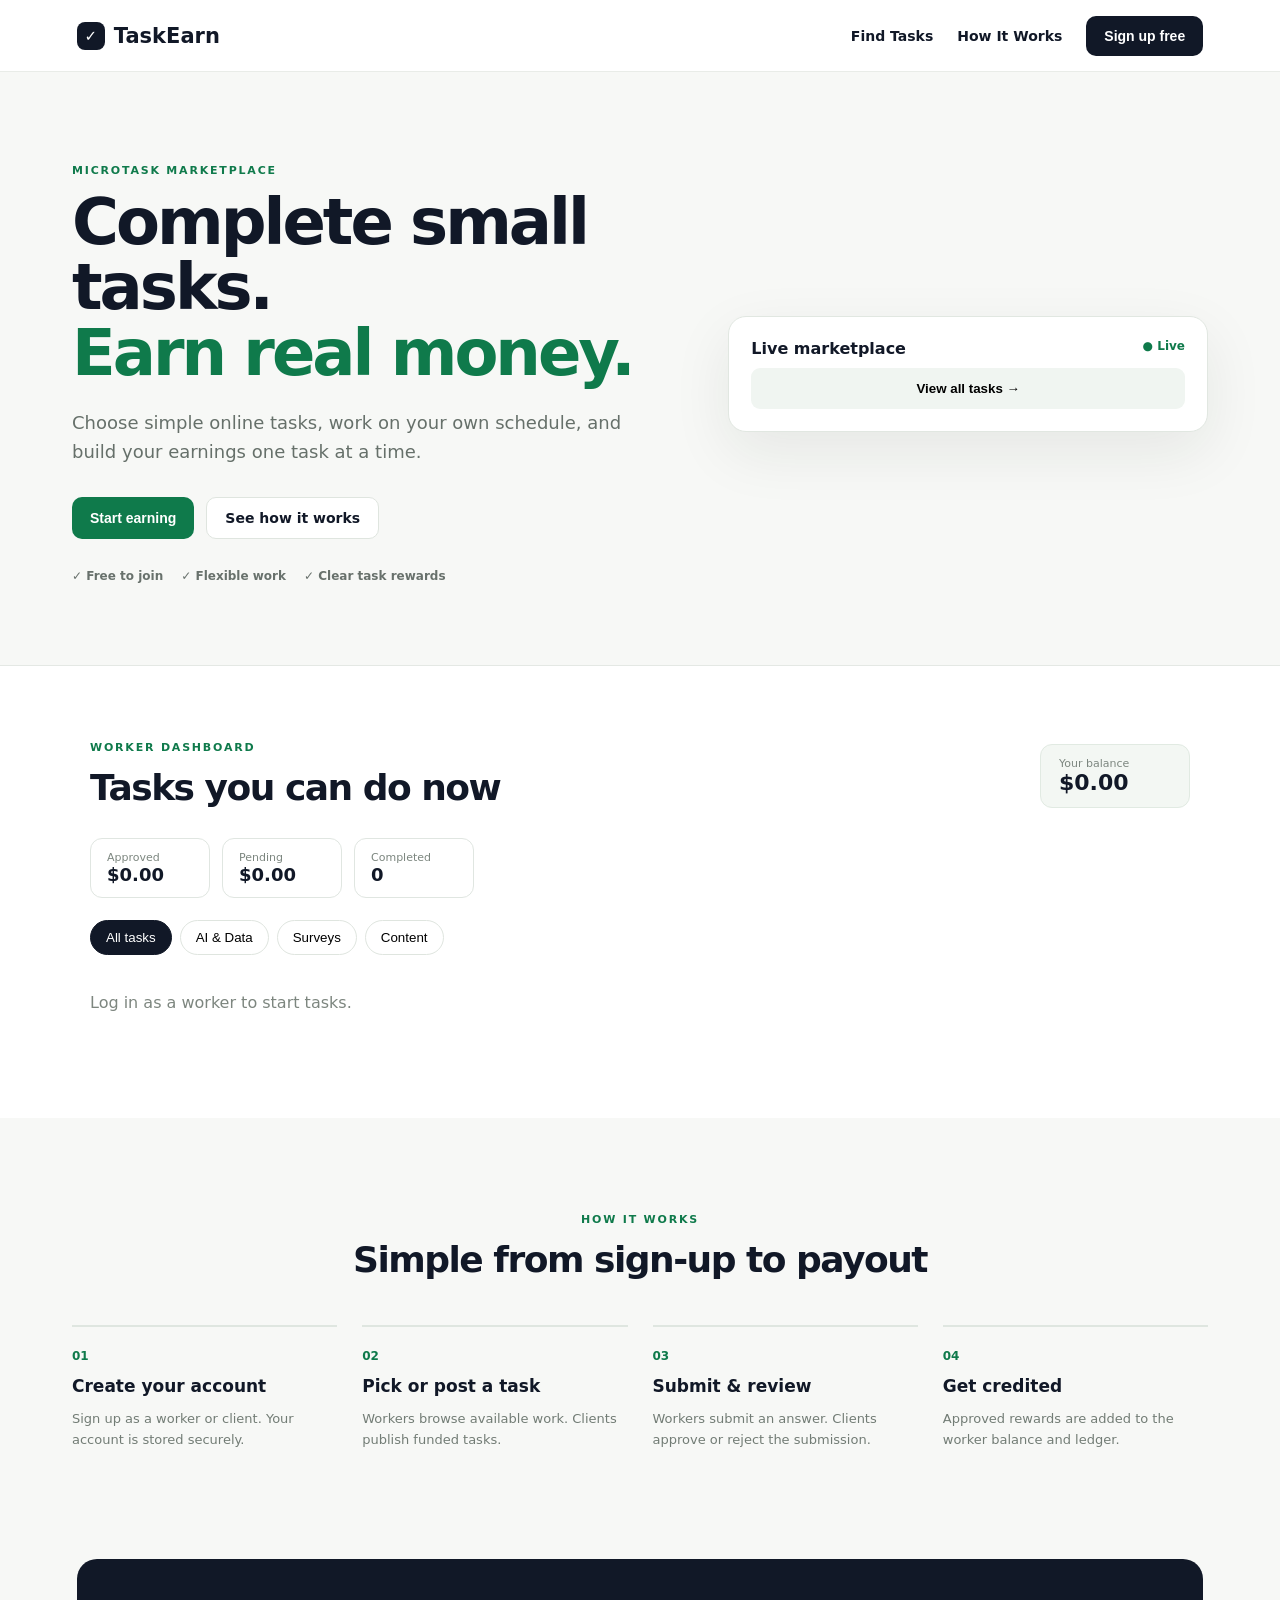
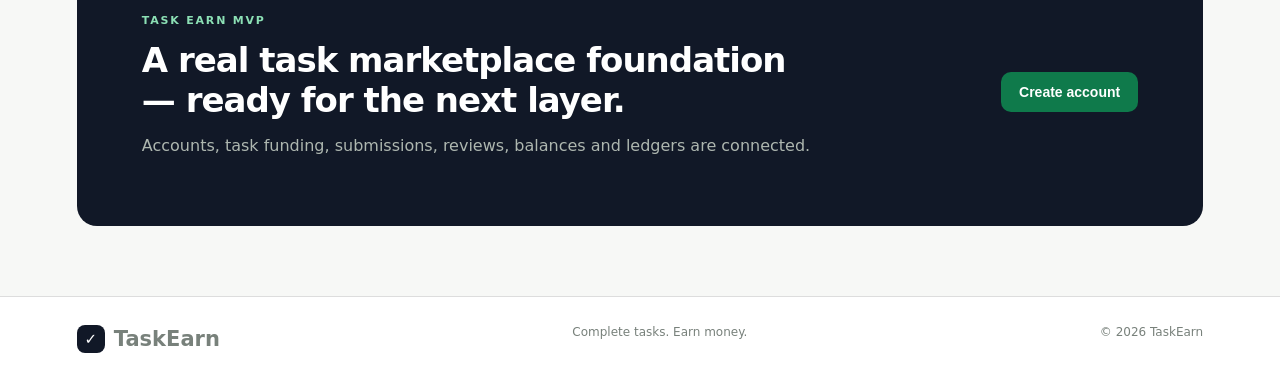
==== commit 06f22018: "Add files via upload" ====
--- a/index.html
+++ b/index.html
@@ -6,7 +6,7 @@
 
 <section id="tasks" class="dashboard"><div class="section-heading"><div><div class="eyebrow">WORKER DASHBOARD</div><h2>Tasks you can do now</h2></div><div class="balance"><small>Your balance</small><b id="balance">$0.00</b></div></div><div class="worker-stats"><div><small>Approved</small><b id="approved">$0.00</b></div><div><small>Pending</small><b id="pending">$0.00</b></div><div><small>Completed</small><b id="completed">0</b></div></div><div class="filters"><button class="filter active" data-filter="all">All tasks</button><button class="filter" data-filter="ai">AI & Data</button><button class="filter" data-filter="survey">Surveys</button><button class="filter" data-filter="content">Content</button></div><div id="taskGrid" class="task-grid"></div></section>
 
-<section id="client" class="dashboard hidden"><div class="section-heading"><div><div class="eyebrow">CLIENT DASHBOARD</div><h2>Post work & review results</h2></div><div class="balance"><small>Wallet</small><b id="clientBalance">$0.00</b></div></div><div class="client-stats"><div><small>Tasks</small><b id="clientTasksCount">0</b></div><div><small>Open</small><b id="clientOpen">0</b></div><div><small>Pending reviews</small><b id="clientPending">0</b></div></div><div class="client-grid"><div class="client-card"><h3>Create a task</h3><input id="ctitle" placeholder="Task title"><textarea id="cdesc" rows="5" placeholder="Describe exactly what the worker should do"></textarea><div class="twocol"><select id="ccat"><option value="ai">AI & Data</option><option value="survey">Surveys</option><option value="content">Content</option></select><input id="creward" type="number" min="0.01" step="0.01" placeholder="Reward / task"></div><div class="twocol"><input id="ctime" type="number" min="1" value="3" placeholder="Minutes"><input id="cqty" type="number" min="1" value="10" placeholder="Quantity"></div><div class="budget-note" id="budgetNote">Estimated funding: $0.00</div><button class="btn btn-primary full" onclick="createClientTask()">Publish & fund task</button><div id="clientError" class="error"></div></div><div class="client-card"><h3>Submissions</h3><div id="subs"></div></div></div><div class="client-card wide"><h3>Your tasks</h3><div id="clientTaskList"></div></div></section>
+<section id="client" class="dashboard hidden"><div class="section-heading"><div><div class="eyebrow">CLIENT DASHBOARD</div><h2>Post work & review results</h2></div><div class="balance"><small>Wallet</small><b id="clientBalance">$0.00</b><button class="wallet-add" onclick="addTestFunds()">+ Add $10 test funds</button></div></div><div class="client-stats"><div><small>Tasks</small><b id="clientTasksCount">0</b></div><div><small>Open</small><b id="clientOpen">0</b></div><div><small>Pending reviews</small><b id="clientPending">0</b></div></div><div class="client-grid"><div class="client-card"><h3>Create a task</h3><input id="ctitle" placeholder="Task title"><textarea id="cdesc" rows="5" placeholder="Describe exactly what the worker should do"></textarea><div class="twocol"><select id="ccat"><option value="ai">AI & Data</option><option value="survey">Surveys</option><option value="content">Content</option></select><input id="creward" type="number" min="0.01" step="0.01" placeholder="Reward / task"></div><div class="twocol"><input id="ctime" type="number" min="1" value="3" placeholder="Minutes"><input id="cqty" type="number" min="1" value="10" placeholder="Quantity"></div><div class="budget-note" id="budgetNote">Estimated funding: $0.00</div><button class="btn btn-primary full" onclick="createClientTask()">Publish & fund task</button><div id="clientError" class="error"></div></div><div class="client-card"><h3>Submissions</h3><div id="subs"></div></div></div><div class="client-card wide"><h3>Your tasks</h3><div id="clientTaskList"></div></div></section>
 
 <section id="how" class="how"><div class="section-heading centered"><div><div class="eyebrow">HOW IT WORKS</div><h2>Simple from sign-up to payout</h2></div></div><div class="steps"><div class="step"><span>01</span><h3>Create your account</h3><p>Sign up as a worker or client. Your account is stored securely.</p></div><div class="step"><span>02</span><h3>Pick or post a task</h3><p>Workers browse available work. Clients publish funded tasks.</p></div><div class="step"><span>03</span><h3>Submit & review</h3><p>Workers submit an answer. Clients approve or reject the submission.</p></div><div class="step"><span>04</span><h3>Get credited</h3><p>Approved rewards are added to the worker balance and ledger.</p></div></div></section>
 <section class="cta"><div><div class="eyebrow">TASK EARN MVP</div><h2>A real task marketplace foundation — ready for the next layer.</h2><p>Accounts, task funding, submissions, reviews, balances and ledgers are connected.</p></div><button class="btn btn-primary" onclick="openAuth('register')">Create account</button></section>
--- a/styles.css
+++ b/styles.css
@@ -1 +1 @@
-*{box-sizing:border-box}html{scroll-behavior:smooth}body{margin:0;font-family:Inter,ui-sans-serif,system-ui,-apple-system,BlinkMacSystemFont,"Segoe UI",sans-serif;color:#111827;background:#f7f8f6}a{text-decoration:none;color:inherit}.topbar{height:72px;padding:0 6%;display:flex;align-items:center;justify-content:space-between;background:#fff;border-bottom:1px solid #e9ece8;position:sticky;top:0;z-index:10}.brand{font-size:21px;font-weight:800;display:flex;align-items:center;gap:9px}.brand-mark{display:inline-grid;place-items:center;width:28px;height:28px;border-radius:8px;background:#111827;color:#fff;font-size:15px}.topbar nav{display:flex;align-items:center;gap:24px;font-size:14px;font-weight:600}.linkbtn{border:0;background:none;font:inherit;cursor:pointer;color:#6f7771}.hidden{display:none!important}.btn{border:0;border-radius:10px;padding:12px 18px;font-weight:750;cursor:pointer;font-size:14px}.btn-dark{background:#111827;color:#fff}.btn-primary{background:#0f7a4b;color:#fff}.btn-light{background:#fff;border:1px solid #dfe5df}.hero{max-width:1200px;margin:0 auto;padding:92px 32px 82px;display:grid;grid-template-columns:1.1fr .9fr;gap:70px;align-items:center}.eyebrow{font-size:11px;letter-spacing:1.8px;font-weight:800;color:#0f7a4b;margin-bottom:13px}.hero h1{font-size:64px;line-height:1.02;letter-spacing:-3px;margin:0 0 22px}.hero h1 span{color:#0f7a4b}.hero p{font-size:18px;line-height:1.65;color:#66706a;max-width:610px}.hero-actions{display:flex;gap:12px;margin:30px 0}.trust-row{display:flex;gap:18px;color:#68716c;font-size:12px;font-weight:600}.hero-card{background:#fff;border:1px solid #e1e7e1;border-radius:18px;padding:22px;box-shadow:0 20px 60px rgba(20,35,25,.08)}.card-head{display:flex;justify-content:space-between;font-weight:800;margin-bottom:10px}.live-dot{color:#0f7a4b;font-size:12px}.task-mini{display:flex;justify-content:space-between;align-items:center;padding:18px 0;border-top:1px solid #edf0ed}.task-mini small{display:block;color:#8a938d;margin-top:5px}.task-mini strong{font-size:18px}.full-btn{width:100%;border:0;background:#f0f5f1;padding:13px;border-radius:9px;font-weight:750;cursor:pointer}.dashboard{background:#fff;border-top:1px solid #e4e8e4;padding:75px 6% 90px}.section-heading{max-width:1100px;margin:0 auto 30px;display:flex;justify-content:space-between;align-items:end}.section-heading h2{font-size:36px;letter-spacing:-1.5px;margin:0}.balance{background:#f3f7f3;border:1px solid #e1eae2;border-radius:12px;padding:12px 18px;min-width:150px}.balance small,.worker-stats small,.client-stats small{display:block;color:#7c867f;font-size:11px}.balance b{font-size:22px}.worker-stats,.client-stats{max-width:1100px;margin:0 auto 22px;display:flex;gap:12px}.worker-stats>div,.client-stats>div{border:1px solid #e0e6e1;border-radius:12px;padding:12px 16px;min-width:120px}.worker-stats b,.client-stats b{font-size:18px}.filters{max-width:1100px;margin:0 auto 22px;display:flex;gap:8px}.filter{border:1px solid #dfe5df;background:#fff;border-radius:999px;padding:9px 15px;cursor:pointer}.filter.active{background:#111827;color:#fff;border-color:#111827}.task-grid{max-width:1100px;margin:auto;display:grid;grid-template-columns:repeat(2,1fr);gap:14px}.task{border:1px solid #e0e6e1;border-radius:14px;padding:22px;background:#fff;display:flex;justify-content:space-between;gap:20px}.task h3{margin:0 0 8px;font-size:16px}.task p{margin:0;color:#737d76;font-size:13px}.task-meta{display:flex;gap:12px;margin-top:14px;color:#8a938d;font-size:11px}.reward{text-align:right;white-space:nowrap}.reward b{display:block;font-size:20px}.reward button{margin-top:10px;background:#eaf5ee;color:#0f7a4b;border:0;border-radius:8px;padding:8px 11px;font-weight:750;cursor:pointer}.reward button:disabled{opacity:.45;cursor:not-allowed}.how{max-width:1200px;margin:auto;padding:95px 32px}.centered{display:block;text-align:center}.steps{display:grid;grid-template-columns:repeat(4,1fr);gap:25px;margin-top:45px}.step{border-top:2px solid #dfe6e0;padding-top:18px}.step span{font-size:12px;font-weight:800;color:#0f7a4b}.step h3{font-size:17px;margin:12px 0 8px}.step p{color:#727c75;font-size:13px;line-height:1.6}.cta{margin:0 6% 70px;border-radius:20px;background:#111827;color:#fff;padding:55px 65px;display:flex;justify-content:space-between;align-items:center}.cta h2{font-size:34px;letter-spacing:-1px;margin:0 0 8px;max-width:650px}.cta p{color:#aeb7b0}.cta .eyebrow{color:#8ce0b5}footer{padding:28px 6%;border-top:1px solid #ddd;background:#fff;display:flex;justify-content:space-between;color:#78817b;font-size:12px}.modal{position:fixed;inset:0;background:rgba(10,15,12,.55);display:grid;place-items:center;z-index:30}.modal-box{background:#fff;border-radius:18px;padding:32px;max-width:520px;width:90%;position:relative;max-height:90vh;overflow:auto}.modal-box h2{margin:0 0 10px;font-size:28px}.modal-box p{color:#737d76;line-height:1.55;font-size:14px}.modal-box input,.modal-box textarea,.modal-box select,.client-card input,.client-card textarea,.client-card select{width:100%;padding:13px;border:1px solid #d9dfda;border-radius:9px;margin:8px 0;font:inherit}.close{position:absolute;right:15px;top:12px;border:0;background:none;font-size:28px;cursor:pointer;color:#68716c}.full{width:100%}.switch{margin-top:15px;text-align:center;color:#0f7a4b;font-size:13px;font-weight:700;cursor:pointer}.error{color:#b42318;font-size:12px;margin-top:8px;min-height:18px}.taskinfo{display:flex;gap:8px;flex-wrap:wrap;margin:16px 0}.taskinfo span{padding:8px 10px;background:#f2f6f3;border-radius:999px;font-size:12px}.client-grid{max-width:1100px;margin:auto;display:grid;grid-template-columns:.8fr 1.2fr;gap:15px}.client-card{border:1px solid #e0e6e1;border-radius:14px;padding:22px;background:#fff}.client-card.wide{max-width:1100px;margin:15px auto 0}.client-card h3{margin-top:0}.twocol{display:grid;grid-template-columns:1fr 1fr;gap:8px}.budget-note{background:#f3f7f3;padding:10px;border-radius:8px;font-size:12px;color:#536059;margin:4px 0 10px}.submission{padding:15px 0;border-top:1px solid #edf0ed}.submission:first-child{border-top:0}.submission small{display:block;color:#808a84;margin:4px 0 10px}.submission p{font-size:13px;line-height:1.5;color:#5d6760}.submission-actions{display:flex;gap:8px}.submission-actions .btn{padding:8px 12px}.client-task-row{display:flex;justify-content:space-between;align-items:center;padding:15px 0;border-top:1px solid #edf0ed}.client-task-row:first-child{border-top:0}.client-task-row small{display:block;color:#808a84;margin-top:4px}.client-task-row strong{font-size:16px}.empty{color:#7d867f}.hidden{display:none}@media(max-width:800px){.topbar nav a{display:none}.hero{grid-template-columns:1fr;padding-top:60px}.hero h1{font-size:46px}.task-grid,.steps,.client-grid{grid-template-columns:1fr}.cta{margin:0 4% 45px;padding:35px 28px;display:block}.cta .btn{margin-top:18px}footer{gap:10px;flex-wrap:wrap}.section-heading{align-items:start;gap:20px;flex-wrap:wrap}.balance{min-width:120px}.worker-stats,.client-stats{flex-wrap:wrap}.twocol{grid-template-columns:1fr}.topbar{padding:0 4%}.hero{padding-left:20px;padding-right:20px}.dashboard{padding-left:4%;padding-right:4%}}
+*{box-sizing:border-box}html{scroll-behavior:smooth}body{margin:0;font-family:Inter,ui-sans-serif,system-ui,-apple-system,BlinkMacSystemFont,"Segoe UI",sans-serif;color:#111827;background:#f7f8f6}a{text-decoration:none;color:inherit}.topbar{height:72px;padding:0 6%;display:flex;align-items:center;justify-content:space-between;background:#fff;border-bottom:1px solid #e9ece8;position:sticky;top:0;z-index:10}.brand{font-size:21px;font-weight:800;display:flex;align-items:center;gap:9px}.brand-mark{display:inline-grid;place-items:center;width:28px;height:28px;border-radius:8px;background:#111827;color:#fff;font-size:15px}.topbar nav{display:flex;align-items:center;gap:24px;font-size:14px;font-weight:600}.linkbtn{border:0;background:none;font:inherit;cursor:pointer;color:#6f7771}.hidden{display:none!important}.btn{border:0;border-radius:10px;padding:12px 18px;font-weight:750;cursor:pointer;font-size:14px}.btn-dark{background:#111827;color:#fff}.btn-primary{background:#0f7a4b;color:#fff}.btn-light{background:#fff;border:1px solid #dfe5df}.hero{max-width:1200px;margin:0 auto;padding:92px 32px 82px;display:grid;grid-template-columns:1.1fr .9fr;gap:70px;align-items:center}.eyebrow{font-size:11px;letter-spacing:1.8px;font-weight:800;color:#0f7a4b;margin-bottom:13px}.hero h1{font-size:64px;line-height:1.02;letter-spacing:-3px;margin:0 0 22px}.hero h1 span{color:#0f7a4b}.hero p{font-size:18px;line-height:1.65;color:#66706a;max-width:610px}.hero-actions{display:flex;gap:12px;margin:30px 0}.trust-row{display:flex;gap:18px;color:#68716c;font-size:12px;font-weight:600}.hero-card{background:#fff;border:1px solid #e1e7e1;border-radius:18px;padding:22px;box-shadow:0 20px 60px rgba(20,35,25,.08)}.card-head{display:flex;justify-content:space-between;font-weight:800;margin-bottom:10px}.live-dot{color:#0f7a4b;font-size:12px}.task-mini{display:flex;justify-content:space-between;align-items:center;padding:18px 0;border-top:1px solid #edf0ed}.task-mini small{display:block;color:#8a938d;margin-top:5px}.task-mini strong{font-size:18px}.full-btn{width:100%;border:0;background:#f0f5f1;padding:13px;border-radius:9px;font-weight:750;cursor:pointer}.dashboard{background:#fff;border-top:1px solid #e4e8e4;padding:75px 6% 90px}.section-heading{max-width:1100px;margin:0 auto 30px;display:flex;justify-content:space-between;align-items:end}.section-heading h2{font-size:36px;letter-spacing:-1.5px;margin:0}.balance{background:#f3f7f3;border:1px solid #e1eae2;border-radius:12px;padding:12px 18px;min-width:150px}.balance small,.worker-stats small,.client-stats small{display:block;color:#7c867f;font-size:11px}.balance b{font-size:22px}.wallet-add{display:block;margin-top:8px;border:0;background:#eaf5ee;color:#0f7a4b;border-radius:8px;padding:7px 9px;font-size:11px;font-weight:800;cursor:pointer}.worker-stats,.client-stats{max-width:1100px;margin:0 auto 22px;display:flex;gap:12px}.worker-stats>div,.client-stats>div{border:1px solid #e0e6e1;border-radius:12px;padding:12px 16px;min-width:120px}.worker-stats b,.client-stats b{font-size:18px}.filters{max-width:1100px;margin:0 auto 22px;display:flex;gap:8px}.filter{border:1px solid #dfe5df;background:#fff;border-radius:999px;padding:9px 15px;cursor:pointer}.filter.active{background:#111827;color:#fff;border-color:#111827}.task-grid{max-width:1100px;margin:auto;display:grid;grid-template-columns:repeat(2,1fr);gap:14px}.task{border:1px solid #e0e6e1;border-radius:14px;padding:22px;background:#fff;display:flex;justify-content:space-between;gap:20px}.task h3{margin:0 0 8px;font-size:16px}.task p{margin:0;color:#737d76;font-size:13px}.task-meta{display:flex;gap:12px;margin-top:14px;color:#8a938d;font-size:11px}.reward{text-align:right;white-space:nowrap}.reward b{display:block;font-size:20px}.reward button{margin-top:10px;background:#eaf5ee;color:#0f7a4b;border:0;border-radius:8px;padding:8px 11px;font-weight:750;cursor:pointer}.reward button:disabled{opacity:.45;cursor:not-allowed}.how{max-width:1200px;margin:auto;padding:95px 32px}.centered{display:block;text-align:center}.steps{display:grid;grid-template-columns:repeat(4,1fr);gap:25px;margin-top:45px}.step{border-top:2px solid #dfe6e0;padding-top:18px}.step span{font-size:12px;font-weight:800;color:#0f7a4b}.step h3{font-size:17px;margin:12px 0 8px}.step p{color:#727c75;font-size:13px;line-height:1.6}.cta{margin:0 6% 70px;border-radius:20px;background:#111827;color:#fff;padding:55px 65px;display:flex;justify-content:space-between;align-items:center}.cta h2{font-size:34px;letter-spacing:-1px;margin:0 0 8px;max-width:650px}.cta p{color:#aeb7b0}.cta .eyebrow{color:#8ce0b5}footer{padding:28px 6%;border-top:1px solid #ddd;background:#fff;display:flex;justify-content:space-between;color:#78817b;font-size:12px}.modal{position:fixed;inset:0;background:rgba(10,15,12,.55);display:grid;place-items:center;z-index:30}.modal-box{background:#fff;border-radius:18px;padding:32px;max-width:520px;width:90%;position:relative;max-height:90vh;overflow:auto}.modal-box h2{margin:0 0 10px;font-size:28px}.modal-box p{color:#737d76;line-height:1.55;font-size:14px}.modal-box input,.modal-box textarea,.modal-box select,.client-card input,.client-card textarea,.client-card select{width:100%;padding:13px;border:1px solid #d9dfda;border-radius:9px;margin:8px 0;font:inherit}.close{position:absolute;right:15px;top:12px;border:0;background:none;font-size:28px;cursor:pointer;color:#68716c}.full{width:100%}.switch{margin-top:15px;text-align:center;color:#0f7a4b;font-size:13px;font-weight:700;cursor:pointer}.error{color:#b42318;font-size:12px;margin-top:8px;min-height:18px}.taskinfo{display:flex;gap:8px;flex-wrap:wrap;margin:16px 0}.taskinfo span{padding:8px 10px;background:#f2f6f3;border-radius:999px;font-size:12px}.client-grid{max-width:1100px;margin:auto;display:grid;grid-template-columns:.8fr 1.2fr;gap:15px}.client-card{border:1px solid #e0e6e1;border-radius:14px;padding:22px;background:#fff}.client-card.wide{max-width:1100px;margin:15px auto 0}.client-card h3{margin-top:0}.twocol{display:grid;grid-template-columns:1fr 1fr;gap:8px}.budget-note{background:#f3f7f3;padding:10px;border-radius:8px;font-size:12px;color:#536059;margin:4px 0 10px}.submission{padding:15px 0;border-top:1px solid #edf0ed}.submission:first-child{border-top:0}.submission small{display:block;color:#808a84;margin:4px 0 10px}.submission p{font-size:13px;line-height:1.5;color:#5d6760}.submission-actions{display:flex;gap:8px}.submission-actions .btn{padding:8px 12px}.client-task-row{display:flex;justify-content:space-between;align-items:center;padding:15px 0;border-top:1px solid #edf0ed}.client-task-row:first-child{border-top:0}.client-task-row small{display:block;color:#808a84;margin-top:4px}.client-task-row strong{font-size:16px}.empty{color:#7d867f}.hidden{display:none}@media(max-width:800px){.topbar nav a{display:none}.hero{grid-template-columns:1fr;padding-top:60px}.hero h1{font-size:46px}.task-grid,.steps,.client-grid{grid-template-columns:1fr}.cta{margin:0 4% 45px;padding:35px 28px;display:block}.cta .btn{margin-top:18px}footer{gap:10px;flex-wrap:wrap}.section-heading{align-items:start;gap:20px;flex-wrap:wrap}.balance{min-width:120px}.worker-stats,.client-stats{flex-wrap:wrap}.twocol{grid-template-columns:1fr}.topbar{padding:0 4%}.hero{padding-left:20px;padding-right:20px}.dashboard{padding-left:4%;padding-right:4%}}
